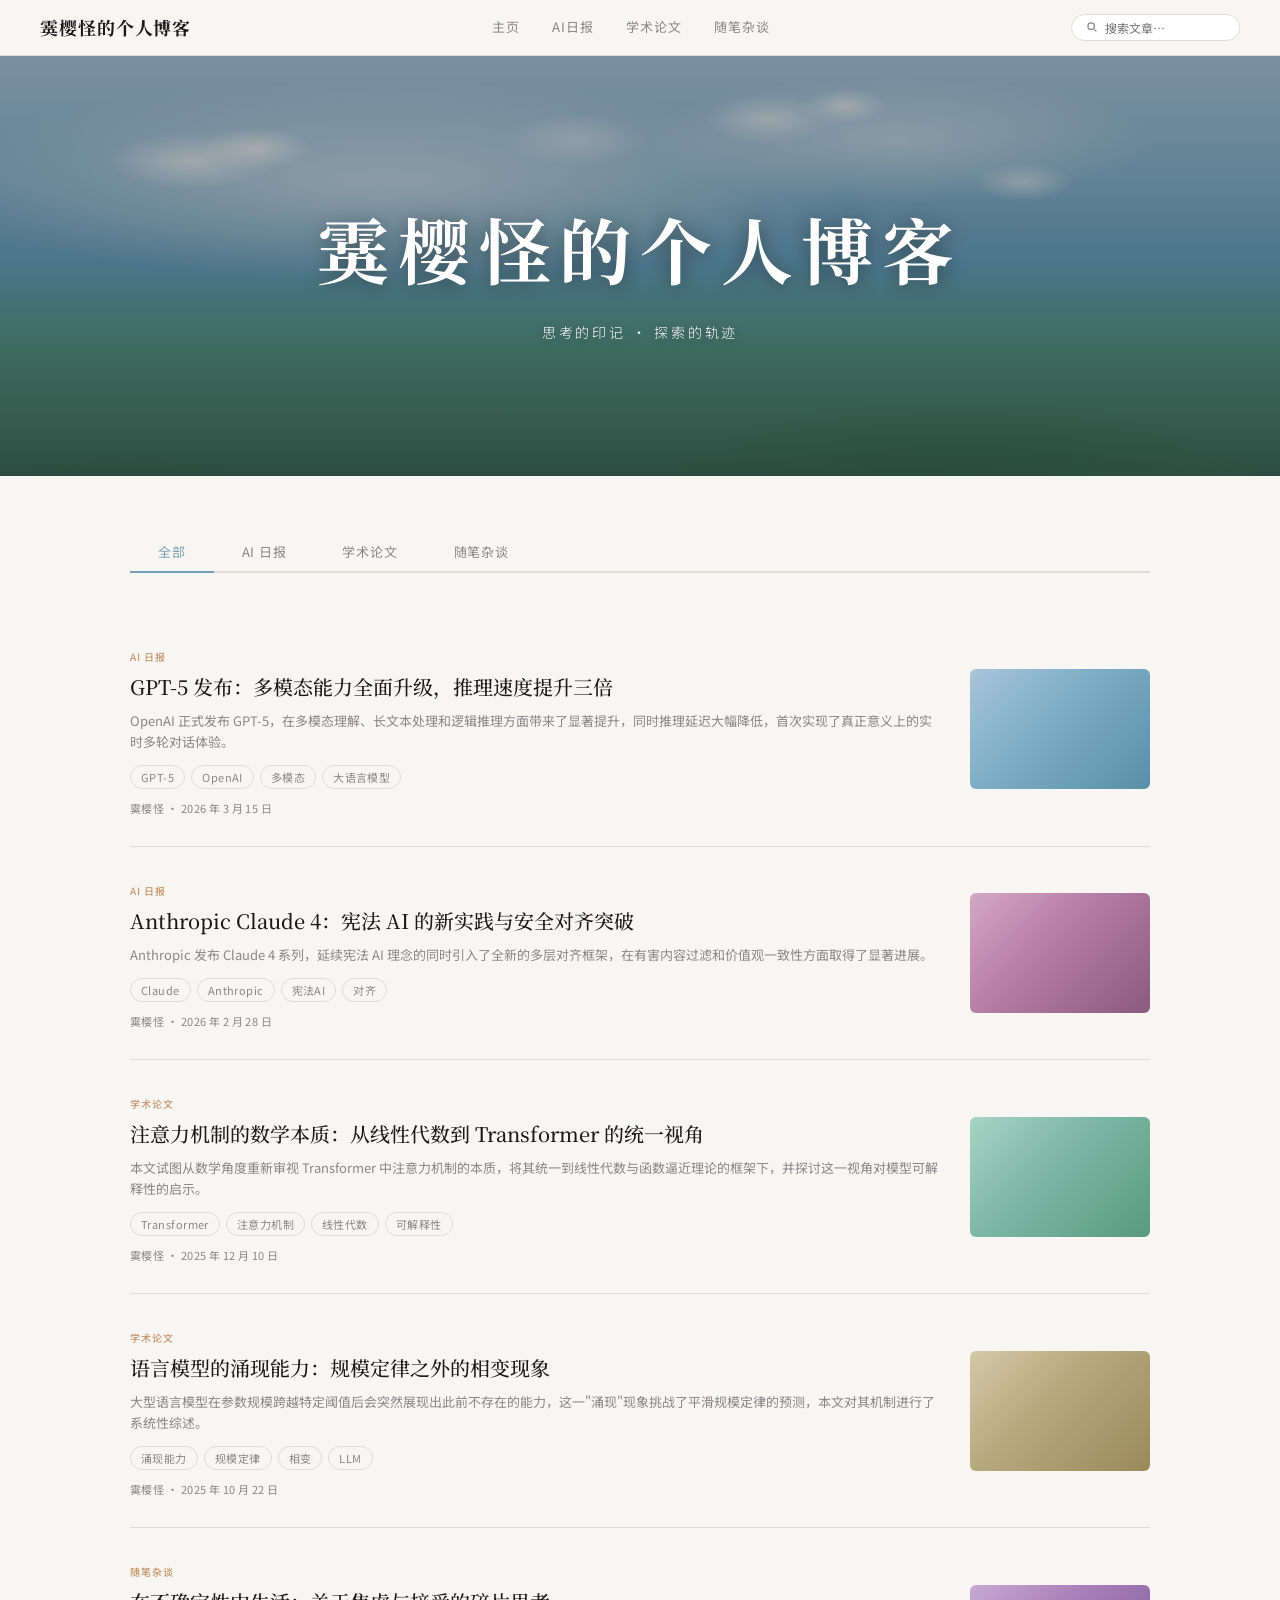
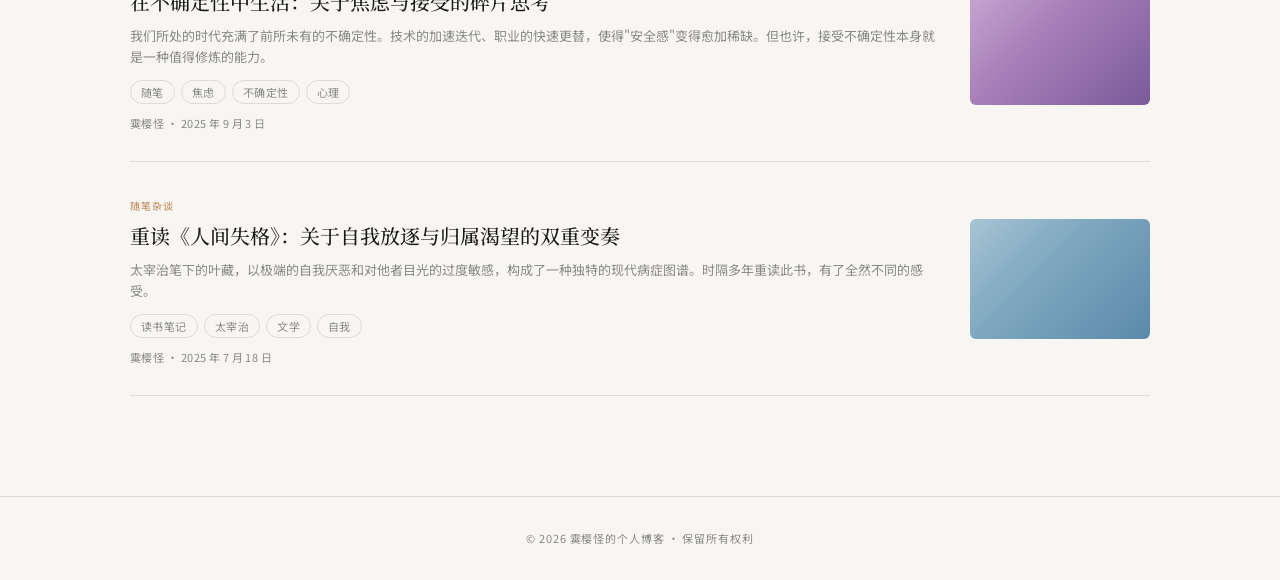
==== blog.html @ 2f77bf35 "Version 1: 初步与notion同步" ====
<!DOCTYPE html>
<html lang="zh-CN">
<head>
<meta charset="UTF-8">
<meta name="viewport" content="width=device-width, initial-scale=1.0">
<title>霙樱怪的个人博客</title>
<link rel="preconnect" href="https://fonts.googleapis.com">
<link href="https://fonts.googleapis.com/css2?family=Noto+Serif+SC:wght@300;400;500;700&family=Noto+Sans+SC:wght@300;400;500&family=Playfair+Display:ital,wght@0,700;1,400&display=swap" rel="stylesheet">
<style>
  :root {
    --bg: #f8f6f2;
    --text: #1a1a1a;
    --text-muted: #888;
    --accent: #7a9eb5;
    --accent-warm: #c4956a;
    --accent-soft: #a8c4b8;
    --border: #e0dbd3;
    --card-bg: #ffffff;
    --hero-overlay: rgba(10,20,30,0.35);
    --nav-bg: rgba(248,246,242,0.92);
  }

  * { margin: 0; padding: 0; box-sizing: border-box; }

  body {
    font-family: 'Noto Sans SC', sans-serif;
    background: var(--bg);
    color: var(--text);
    line-height: 1.7;
  }

  /* ─── NAV ─── */
  nav {
    position: fixed; top: 0; left: 0; right: 0; z-index: 100;
    background: var(--nav-bg);
    backdrop-filter: blur(12px);
    border-bottom: 1px solid var(--border);
    display: flex; align-items: center; justify-content: space-between;
    padding: 0 40px; height: 56px;
  }
  .nav-logo {
    font-family: 'Noto Serif SC', serif;
    font-size: 18px; font-weight: 700;
    color: var(--text); text-decoration: none;
    letter-spacing: 0.05em;
  }
  .nav-links { display: flex; gap: 32px; }
  .nav-links a {
    font-size: 13px; color: var(--text-muted);
    text-decoration: none; letter-spacing: 0.08em;
    transition: color 0.2s;
  }
  .nav-links a:hover { color: var(--accent); }
  .nav-search {
    display: flex; align-items: center;
    border: 1px solid var(--border); border-radius: 20px;
    padding: 4px 14px; gap: 6px; background: white;
  }
  .nav-search input {
    border: none; outline: none; background: transparent;
    font-size: 12px; width: 120px; font-family: inherit;
    color: var(--text);
  }
  .nav-search svg { width: 13px; height: 13px; color: var(--text-muted); flex-shrink: 0; }

  /* ─── HERO ─── */
  .hero {
    position: relative; height: 420px; overflow: hidden;
    margin-top: 56px;
  }
  .hero-bg {
    width: 100%; height: 100%; object-fit: cover;
    background: linear-gradient(135deg, #a8c5da 0%, #7fafc8 20%, #5d9ab5 40%, #8bb8a8 60%, #6ea891 80%, #4a8a70 100%);
    display: flex; align-items: flex-end; justify-content: center;
  }
  /* Anime-style illustrated sky using CSS */
  .hero-art {
    position: absolute; inset: 0;
    background:
      radial-gradient(ellipse 60% 40% at 30% 30%, rgba(255,255,255,0.6) 0%, transparent 60%),
      radial-gradient(ellipse 40% 30% at 70% 20%, rgba(255,255,255,0.5) 0%, transparent 50%),
      linear-gradient(180deg, #b8d4e8 0%, #8fbdd6 30%, #6fa8c2 50%, #5a9980 70%, #4a7d65 90%, #3d6b54 100%);
  }
  /* Clouds */
  .hero-art::before {
    content: '';
    position: absolute; inset: 0;
    background:
      radial-gradient(ellipse 120px 40px at 15% 25%, rgba(255,255,255,0.8) 0%, transparent 70%),
      radial-gradient(ellipse 80px 30px at 20% 22%, rgba(255,255,255,0.9) 0%, transparent 70%),
      radial-gradient(ellipse 90px 35px at 60% 15%, rgba(255,255,255,0.7) 0%, transparent 70%),
      radial-gradient(ellipse 60px 25px at 66% 12%, rgba(255,255,255,0.8) 0%, transparent 70%),
      radial-gradient(ellipse 70px 28px at 80% 30%, rgba(255,255,255,0.6) 0%, transparent 70%),
      radial-gradient(ellipse 100px 38px at 45% 20%, rgba(255,255,255,0.5) 0%, transparent 70%);
  }
  /* Silhouette */
  .hero-art::after {
    content: '';
    position: absolute; bottom: 0; left: 0; right: 0; height: 50%;
    background:
      radial-gradient(ellipse 40% 80% at 75% 110%, #3a6b4a 0%, transparent 60%),
      radial-gradient(ellipse 30% 60% at 85% 120%, #4a7d5a 0%, transparent 60%),
      radial-gradient(ellipse 25% 50% at 10% 120%, #355f40 0%, transparent 55%);
  }
  .hero-overlay {
    position: absolute; inset: 0;
    background: var(--hero-overlay);
  }
  .hero-content {
    position: absolute; inset: 0;
    display: flex; flex-direction: column;
    align-items: center; justify-content: center;
    text-align: center; color: white;
  }
  .hero-title {
    font-family: 'Noto Serif SC', serif;
    font-size: clamp(36px, 6vw, 72px);
    font-weight: 700; letter-spacing: 0.12em;
    text-shadow: 0 2px 20px rgba(0,0,0,0.4);
    animation: fadeUp 0.8s ease both;
  }
  .hero-subtitle {
    margin-top: 12px;
    font-size: 14px; font-weight: 300;
    letter-spacing: 0.2em; opacity: 0.85;
    text-shadow: 0 1px 10px rgba(0,0,0,0.3);
    animation: fadeUp 0.8s 0.15s ease both;
  }
  @keyframes fadeUp {
    from { opacity: 0; transform: translateY(16px); }
    to { opacity: 1; transform: translateY(0); }
  }

  /* ─── MAIN LAYOUT ─── */
  .main { max-width: 1100px; margin: 0 auto; padding: 56px 40px 100px; }

  /* ─── CATEGORY TABS ─── */
  .category-tabs {
    display: flex; gap: 0; margin-bottom: 40px;
    border-bottom: 2px solid var(--border);
  }
  .tab-btn {
    padding: 10px 28px; font-size: 13px; font-family: inherit;
    background: none; border: none; cursor: pointer;
    color: var(--text-muted); letter-spacing: 0.06em;
    position: relative; transition: color 0.2s;
  }
  .tab-btn::after {
    content: ''; position: absolute;
    bottom: -2px; left: 0; right: 0; height: 2px;
    background: var(--accent); transform: scaleX(0);
    transition: transform 0.25s ease;
  }
  .tab-btn.active { color: var(--accent); }
  .tab-btn.active::after { transform: scaleX(1); }
  .tab-btn:hover { color: var(--text); }

  /* ─── POST LIST ─── */
  .post-list { display: flex; flex-direction: column; gap: 0; }
  .post-item {
    display: flex; align-items: center; gap: 32px;
    padding: 28px 0; border-bottom: 1px solid var(--border);
    text-decoration: none; color: inherit;
    transition: background 0.2s;
    cursor: pointer;
    animation: fadeIn 0.5s ease both;
  }
  .post-item:hover .post-title { color: var(--accent); }
  .post-item:hover .post-cover { transform: scale(1.03); }
  @keyframes fadeIn {
    from { opacity: 0; transform: translateY(10px); }
    to { opacity: 1; transform: translateY(0); }
  }
  .post-info { flex: 1; min-width: 0; }
  .post-category-tag {
    display: inline-block;
    font-size: 10px; letter-spacing: 0.1em;
    color: var(--accent-warm); font-weight: 500;
    margin-bottom: 8px;
    text-transform: uppercase;
  }
  .post-title {
    font-family: 'Noto Serif SC', serif;
    font-size: 20px; font-weight: 500;
    line-height: 1.4; margin-bottom: 10px;
    transition: color 0.2s;
  }
  .post-excerpt {
    font-size: 13px; color: var(--text-muted);
    line-height: 1.6; margin-bottom: 12px;
    display: -webkit-box; -webkit-line-clamp: 2;
    -webkit-box-orient: vertical; overflow: hidden;
  }
  .post-tags { display: flex; flex-wrap: wrap; gap: 6px; margin-bottom: 10px; }
  .post-tag {
    font-size: 11px; padding: 2px 10px;
    border: 1px solid var(--border);
    border-radius: 20px; color: var(--text-muted);
    letter-spacing: 0.04em;
  }
  .post-meta { font-size: 11px; color: var(--text-muted); letter-spacing: 0.04em; }
  .post-cover-wrap {
    width: 180px; height: 120px; flex-shrink: 0;
    border-radius: 6px; overflow: hidden;
    background: var(--border);
  }
  .post-cover {
    width: 100%; height: 100%;
    object-fit: cover; display: block;
    transition: transform 0.4s ease;
  }
  /* Placeholder covers using gradients */
  .cover-1 { background: linear-gradient(135deg, #a8c5da, #7fafc8 40%, #5a8fa8); }
  .cover-2 { background: linear-gradient(135deg, #d4a8c5, #b87fa8 40%, #8a5a7f); }
  .cover-3 { background: linear-gradient(135deg, #a8d4c5, #7fb8a8 40%, #5a9a80); }
  .cover-4 { background: linear-gradient(135deg, #d4c8a8, #b8aa7f 40%, #9a8a5a); }
  .cover-5 { background: linear-gradient(135deg, #c8a8d4, #a87fb8 40%, #7a5a9a); }
  .cover-6 { background: linear-gradient(135deg, #a8c4d4, #7fa8c0 40%, #5a8aaa); }

  /* ─── ARTICLE PAGE ─── */
  .article-page { display: none; }

  .article-hero {
    position: relative; height: 500px; overflow: hidden;
    margin-top: 56px;
  }
  .article-hero-art {
    position: absolute; inset: 0;
    background: linear-gradient(180deg, #9ac3db 0%, #6fa8c0 35%, #5a9980 60%, #4a7d65 85%, #3d6b54 100%);
  }
  .article-hero-art::before {
    content: '';
    position: absolute; inset: 0;
    background:
      radial-gradient(ellipse 150px 50px at 10% 30%, rgba(255,255,255,0.75) 0%, transparent 70%),
      radial-gradient(ellipse 100px 38px at 16% 26%, rgba(255,255,255,0.85) 0%, transparent 70%),
      radial-gradient(ellipse 80px 32px at 55% 18%, rgba(255,255,255,0.65) 0%, transparent 70%),
      radial-gradient(ellipse 120px 45px at 70% 12%, rgba(255,255,255,0.7) 0%, transparent 70%),
      radial-gradient(ellipse 60px 25px at 85% 28%, rgba(255,255,255,0.6) 0%, transparent 70%);
  }
  .article-hero-art::after {
    content: '';
    position: absolute; bottom: 0; left: 0; right: 0; height: 55%;
    background:
      radial-gradient(ellipse 35% 70% at 72% 115%, #3a6b4a 0%, transparent 55%),
      radial-gradient(ellipse 28% 55% at 88% 120%, #4a7d5a 0%, transparent 55%),
      radial-gradient(ellipse 22% 45% at 8% 120%, #355f40 0%, transparent 50%);
  }
  .article-hero-overlay {
    position: absolute; inset: 0;
    background: linear-gradient(to bottom, rgba(10,20,30,0.2) 0%, rgba(10,20,30,0.55) 100%);
  }
  .article-hero-content {
    position: absolute; inset: 0;
    display: flex; flex-direction: column;
    align-items: flex-start; justify-content: flex-end;
    padding: 48px 80px 56px;
    color: white; max-width: 900px;
  }
  .article-hero-tags { display: flex; gap: 8px; margin-bottom: 20px; flex-wrap: wrap; }
  .article-hero-tag {
    font-size: 11px; padding: 3px 12px;
    border: 1px solid rgba(255,255,255,0.6);
    border-radius: 20px; letter-spacing: 0.06em;
    backdrop-filter: blur(4px);
    background: rgba(255,255,255,0.1);
  }
  .article-hero-title {
    font-family: 'Noto Serif SC', serif;
    font-size: clamp(24px, 4vw, 40px);
    font-weight: 700; line-height: 1.3;
    text-shadow: 0 2px 20px rgba(0,0,0,0.4);
    margin-bottom: 14px;
  }
  .article-hero-subtitle {
    font-size: 14px; font-weight: 300;
    opacity: 0.8; letter-spacing: 0.04em;
    text-shadow: 0 1px 10px rgba(0,0,0,0.3);
    margin-bottom: 16px;
  }
  .article-hero-meta {
    font-size: 12px; opacity: 0.7;
    letter-spacing: 0.06em; display: flex; align-items: center; gap: 6px;
  }

  /* ─── ARTICLE BODY ─── */
  .article-body {
    max-width: 1100px; margin: 0 auto;
    padding: 56px 40px 100px;
    display: grid;
    grid-template-columns: 1fr 240px;
    gap: 64px; align-items: start;
  }
  .article-content { min-width: 0; }
  .article-ai-note {
    text-align: center; font-size: 12px;
    color: var(--text-muted); letter-spacing: 0.06em;
    margin-bottom: 40px; padding-bottom: 24px;
    border-bottom: 1px solid var(--border);
  }
  .article-section-title {
    font-family: 'Noto Serif SC', serif;
    font-size: 22px; font-weight: 500;
    margin: 40px 0 16px;
    display: flex; align-items: center; gap: 12px;
  }
  .article-section-title .num {
    font-size: 13px; color: var(--accent); letter-spacing: 0.08em;
  }
  .article-p {
    font-size: 15px; line-height: 1.9;
    color: #2a2a2a; margin-bottom: 18px;
    text-align: justify;
  }
  .article-blockquote {
    margin: 24px 0; padding: 16px 24px;
    border-left: 3px solid var(--accent);
    background: rgba(122,158,181,0.06);
    font-style: italic; font-size: 14px;
    color: var(--text-muted); line-height: 1.8;
  }

  /* ─── SIDEBAR / CATALOG ─── */
  .article-sidebar { position: sticky; top: 80px; }
  .catalog-title {
    font-size: 11px; letter-spacing: 0.15em; color: var(--text-muted);
    text-transform: uppercase; margin-bottom: 16px;
    padding-bottom: 8px; border-bottom: 1px solid var(--border);
  }
  .catalog-list { list-style: none; }
  .catalog-item {
    font-size: 12px; color: var(--text-muted);
    padding: 5px 0; cursor: pointer;
    border-left: 2px solid transparent;
    padding-left: 10px;
    transition: all 0.2s; letter-spacing: 0.03em;
    white-space: nowrap; overflow: hidden; text-overflow: ellipsis;
  }
  .catalog-item:hover, .catalog-item.active {
    color: var(--accent);
    border-left-color: var(--accent);
  }
  .catalog-item.sub { padding-left: 22px; font-size: 11px; }

  /* ─── BACK BUTTON ─── */
  .back-btn {
    display: inline-flex; align-items: center; gap: 6px;
    font-size: 12px; color: var(--text-muted);
    background: none; border: none; cursor: pointer;
    font-family: inherit; letter-spacing: 0.06em;
    padding: 8px 0; margin-bottom: 8px;
    transition: color 0.2s;
  }
  .back-btn:hover { color: var(--accent); }

  /* ─── HIDDEN PAGES ─── */
  .page { display: none; }
  .page.active { display: block; }

  /* ─── FOOTER ─── */
  .footer {
    text-align: center; padding: 32px;
    font-size: 11px; color: var(--text-muted);
    letter-spacing: 0.08em;
    border-top: 1px solid var(--border);
  }
</style>
</head>
<body>

<!-- ─── NAV ─── -->
<nav>
  <a class="nav-logo" href="#" onclick="showPage('home')">霙樱怪的个人博客</a>
  <div class="nav-links">
    <a href="#" onclick="showPage('home');filterTab('all')">主页</a>
    <a href="#" onclick="showPage('home');filterTab('ai')">AI日报</a>
    <a href="#" onclick="showPage('home');filterTab('paper')">学术论文</a>
    <a href="#" onclick="showPage('home');filterTab('essay')">随笔杂谈</a>
  </div>
  <div class="nav-search">
    <svg viewBox="0 0 20 20" fill="none" stroke="currentColor" stroke-width="2">
      <circle cx="8" cy="8" r="5"/><path d="M13 13l3 3"/>
    </svg>
    <input type="text" placeholder="搜索文章…">
  </div>
</nav>

<!-- ═══════════════════════════════════════ HOME PAGE ═══════════════════════════════════════ -->
<div id="page-home" class="page active">

  <div class="hero">
    <div class="hero-art"></div>
    <div class="hero-overlay"></div>
    <div class="hero-content">
      <div class="hero-title">霙樱怪的个人博客</div>
      <div class="hero-subtitle">思考的印记 · 探索的轨迹</div>
    </div>
  </div>

  <div class="main">
    <div class="category-tabs">
      <button class="tab-btn active" onclick="filterTab('all')">全部</button>
      <button class="tab-btn" onclick="filterTab('ai')">AI 日报</button>
      <button class="tab-btn" onclick="filterTab('paper')">学术论文</button>
      <button class="tab-btn" onclick="filterTab('essay')">随笔杂谈</button>
    </div>

    <div class="post-list" id="post-list"></div>
  </div>

</div>

<!-- ═══════════════════════════════════════ ARTICLE PAGE ═══════════════════════════════════════ -->
<div id="page-article" class="page">

  <div class="article-hero">
    <div class="article-hero-art"></div>
    <div class="article-hero-overlay"></div>
    <div class="article-hero-content" id="article-hero-content">
      <!-- populated by JS -->
    </div>
  </div>

  <div class="article-body">
    <div class="article-content" id="article-content">
      <!-- populated by JS -->
    </div>
    <aside class="article-sidebar">
      <div class="catalog-title">— CATALOG</div>
      <ul class="catalog-list" id="catalog-list"></ul>
    </aside>
  </div>

</div>

<footer class="footer">© 2026 霙樱怪的个人博客 · 保留所有权利</footer>

<script>
// ─── DATA ───
const posts = [
  {
    id: 1, cat: 'ai',
    catLabel: 'AI 日报',
    title: 'GPT-5 发布：多模态能力全面升级，推理速度提升三倍',
    excerpt: 'OpenAI 正式发布 GPT-5，在多模态理解、长文本处理和逻辑推理方面带来了显著提升，同时推理延迟大幅降低，首次实现了真正意义上的实时多轮对话体验。',
    tags: ['GPT-5', 'OpenAI', '多模态', '大语言模型'],
    date: '2026 年 3 月 15 日',
    author: '霙樱怪',
    cover: 'cover-1',
    sections: [
      { title: '一、发布背景', sub: [] },
      { title: '二、核心能力更新', sub: ['多模态理解', '长文本处理', '推理速度'] },
      { title: '三、行业影响分析', sub: [] },
      { title: '四、竞品对比', sub: [] },
      { title: '五、结语与展望', sub: [] },
    ],
    content: [
      { type: 'section', text: '一、发布背景' },
      { type: 'p', text: '2026年3月，OpenAI 在旧金山举行的开发者大会上正式发布了备受期待的 GPT-5 模型。与前代相比，GPT-5 不仅在参数规模上实现了飞跃，更重要的是在训练方式和架构设计上进行了根本性的革新。' },
      { type: 'p', text: '本次发布距离 GPT-4 已过去近三年，OpenAI 在这期间积累了大量的用户反馈与研究成果，使得 GPT-5 在实际应用场景中的表现远超以往任何版本。' },
      { type: 'section', text: '二、核心能力更新' },
      { type: 'p', text: '在多模态理解方面，GPT-5 引入了全新的视觉-语言对齐机制，能够理解包括图像、视频帧、音频转录在内的多种媒体类型。在标准测试集上，其视觉问答准确率较 GPT-4V 提升了约 23 个百分点。' },
      { type: 'quote', text: '「GPT-5 代表了我们在通向通用人工智能道路上的重要里程碑，但我们仍处于旅程的早期阶段。」— Sam Altman' },
      { type: 'p', text: '推理速度方面，得益于全新的 MoE（混合专家）架构和硬件协同优化，GPT-5 的首字节响应时间平均降低至 180ms，较 GPT-4 Turbo 提升约三倍，实现了更接近自然对话的实时交互体验。' },
      { type: 'section', text: '三、行业影响分析' },
      { type: 'p', text: 'GPT-5 的发布在业界引发了广泛讨论。一方面，其强大的代码生成能力使得编程辅助场景进一步成熟；另一方面，在教育、医疗、法律等专业领域，GPT-5 的表现开始触及真正意义上的专家水准，引发了关于职业替代的新一轮讨论。' },
    ]
  },
  {
    id: 2, cat: 'ai',
    catLabel: 'AI 日报',
    title: 'Anthropic Claude 4：宪法 AI 的新实践与安全对齐突破',
    excerpt: 'Anthropic 发布 Claude 4 系列，延续宪法 AI 理念的同时引入了全新的多层对齐框架，在有害内容过滤和价值观一致性方面取得了显著进展。',
    tags: ['Claude', 'Anthropic', '宪法AI', '对齐'],
    date: '2026 年 2 月 28 日',
    author: '霙樱怪',
    cover: 'cover-2',
    sections: [
      { title: '一、引言', sub: [] },
      { title: '二、宪法 AI 框架进化', sub: [] },
      { title: '三、安全测试结果', sub: [] },
      { title: '四、能力边界', sub: [] },
    ],
    content: [
      { type: 'section', text: '一、引言' },
      { type: 'p', text: 'Anthropic 作为 AI 安全领域最具影响力的研究机构之一，其 Claude 系列模型一直以安全性和可靠性著称。Claude 4 的发布标志着宪法 AI 方法论的重要演进。' },
      { type: 'p', text: '本文将从技术角度分析 Claude 4 在对齐研究上的新突破，以及这些进步对整个大语言模型安全领域的意义。' },
    ]
  },
  {
    id: 3, cat: 'paper',
    catLabel: '学术论文',
    title: '注意力机制的数学本质：从线性代数到 Transformer 的统一视角',
    excerpt: '本文试图从数学角度重新审视 Transformer 中注意力机制的本质，将其统一到线性代数与函数逼近理论的框架下，并探讨这一视角对模型可解释性的启示。',
    tags: ['Transformer', '注意力机制', '线性代数', '可解释性'],
    date: '2025 年 12 月 10 日',
    author: '霙樱怪',
    cover: 'cover-3',
    sections: [
      { title: '一、问题的提出', sub: [] },
      { title: '二、注意力的矩阵表示', sub: ['Query-Key 内积', 'Softmax 归一化'] },
      { title: '三、低秩分解视角', sub: [] },
      { title: '四、与核方法的联系', sub: [] },
      { title: '五、讨论与结语', sub: [] },
    ],
    content: [
      { type: 'section', text: '一、问题的提出' },
      { type: 'p', text: '自 Vaswani 等人于 2017 年提出 Transformer 架构以来，注意力机制已成为现代深度学习的核心组件。然而，尽管其工程上的成功毋庸置疑，我们对其数学本质的理解却仍然相对模糊。' },
      { type: 'p', text: '本文试图提供一个统一的数学框架，将自注意力机制理解为一种特殊的核函数逼近方法，并从这一视角出发分析其在不同任务上的行为特性。' },
      { type: 'section', text: '二、注意力的矩阵表示' },
      { type: 'p', text: '给定输入序列 X ∈ ℝⁿˣᵈ，标准的缩放点积注意力可以表示为：Attn(Q,K,V) = softmax(QKᵀ/√d)V。从线性代数角度看，这本质上是一种以 softmax 为激活函数的双线性映射。' },
      { type: 'quote', text: '注意力矩阵 A = softmax(QKᵀ/√d) 可以被理解为一种软性的排列矩阵，它在保持可微性的同时近似了离散的信息路由过程。' },
    ]
  },
  {
    id: 4, cat: 'paper',
    catLabel: '学术论文',
    title: '语言模型的涌现能力：规模定律之外的相变现象',
    excerpt: '大型语言模型在参数规模跨越特定阈值后会突然展现出此前不存在的能力，这一"涌现"现象挑战了平滑规模定律的预测，本文对其机制进行了系统性综述。',
    tags: ['涌现能力', '规模定律', '相变', 'LLM'],
    date: '2025 年 10 月 22 日',
    author: '霙樱怪',
    cover: 'cover-4',
    sections: [
      { title: '一、涌现的定义与测量', sub: [] },
      { title: '二、典型涌现能力案例', sub: [] },
      { title: '三、机制假说', sub: [] },
      { title: '四、批评与反驳', sub: [] },
    ],
    content: [
      { type: 'section', text: '一、涌现的定义与测量' },
      { type: 'p', text: '涌现能力（emergent abilities）这一概念由 Wei 等人于 2022 年正式提出，用以描述那些在小规模模型中几乎不存在、但在模型规模超过某一临界值后突然出现的能力。' },
    ]
  },
  {
    id: 5, cat: 'essay',
    catLabel: '随笔杂谈',
    title: '在不确定性中生活：关于焦虑与接受的碎片思考',
    excerpt: '我们所处的时代充满了前所未有的不确定性。技术的加速迭代、职业的快速更替，使得"安全感"变得愈加稀缺。但也许，接受不确定性本身就是一种值得修炼的能力。',
    tags: ['随笔', '焦虑', '不确定性', '心理'],
    date: '2025 年 9 月 3 日',
    author: '霙樱怪',
    cover: 'cover-5',
    sections: [
      { title: '一、时代的底色', sub: [] },
      { title: '二、焦虑的来源', sub: [] },
      { title: '三、接受的艺术', sub: [] },
      { title: '四、小结', sub: [] },
    ],
    content: [
      { type: 'section', text: '一、时代的底色' },
      { type: 'p', text: '坐在屏幕前的我，很难不感受到一种弥漫性的焦虑——不是来自某一件具体的事，而是来自这个时代本身的质地。技术在以超乎以往的速度迭代，昨天还被视为"铁饭碗"的职业，今天可能已经站在了被替代的边缘。' },
      { type: 'p', text: '我记得小时候，大人们的人生规划可以用"稳定"来概括：进一家好单位，踏踏实实干到退休。那个时代的不确定性当然也存在，但它更像是可以被规避的风险，而非无处不在的背景噪声。' },
      { type: 'section', text: '二、焦虑的来源' },
      { type: 'p', text: '心理学家 Rollo May 在《焦虑的意义》中写道，焦虑本质上是一种面对"威胁到存在核心价值"的威胁时产生的反应。在这个定义下，我们这一代人的焦虑有着非常具体的来源：我们不确定自己是否能找到一个足够稳定的意义系统来支撑漫长的人生。' },
      { type: 'quote', text: '焦虑不是需要被消除的敌人，而是需要被理解的信使。它告诉你，有什么重要的东西正在被威胁。' },
    ]
  },
  {
    id: 6, cat: 'essay',
    catLabel: '随笔杂谈',
    title: '重读《人间失格》：关于自我放逐与归属渴望的双重变奏',
    excerpt: '太宰治笔下的叶藏，以极端的自我厌恶和对他者目光的过度敏感，构成了一种独特的现代病症图谱。时隔多年重读此书，有了全然不同的感受。',
    tags: ['读书笔记', '太宰治', '文学', '自我'],
    date: '2025 年 7 月 18 日',
    author: '霙樱怪',
    cover: 'cover-6',
    sections: [
      { title: '一、重读的契机', sub: [] },
      { title: '二、叶藏的表演性', sub: [] },
      { title: '三、羞耻与归属', sub: [] },
      { title: '四、当下的共鸣', sub: [] },
    ],
    content: [
      { type: 'section', text: '一、重读的契机' },
      { type: 'p', text: '第一次读《人间失格》是在高三，那时候读完只觉得压抑，不太理解叶藏那种对自我的残酷审判从何而来。这一次重读，距离那个夏天已经过去了将近七年。' },
      { type: 'p', text: '重新打开这本书，是因为最近在思考一个问题：为什么我们有时候会主动选择一种让自己痛苦的身份认同？叶藏的故事，似乎提供了某种极端化的参照。' },
    ]
  }
];

let currentCat = 'all';

function renderPosts(cat) {
  const list = document.getElementById('post-list');
  const filtered = cat === 'all' ? posts : posts.filter(p => p.cat === cat);
  list.innerHTML = filtered.map((p, i) => `
    <div class="post-item" onclick="showArticle(${p.id})" style="animation-delay:${i*0.07}s">
      <div class="post-info">
        <div class="post-category-tag">${p.catLabel}</div>
        <div class="post-title">${p.title}</div>
        <div class="post-excerpt">${p.excerpt}</div>
        <div class="post-tags">${p.tags.map(t=>`<span class="post-tag">${t}</span>`).join('')}</div>
        <div class="post-meta">${p.author} · ${p.date}</div>
      </div>
      <div class="post-cover-wrap">
        <div class="post-cover ${p.cover}"></div>
      </div>
    </div>
  `).join('');
}

function filterTab(cat) {
  currentCat = cat;
  document.querySelectorAll('.tab-btn').forEach(b => b.classList.remove('active'));
  const map = { all: 0, ai: 1, paper: 2, essay: 3 };
  document.querySelectorAll('.tab-btn')[map[cat]]?.classList.add('active');
  renderPosts(cat);
}

function showArticle(id) {
  const post = posts.find(p => p.id === id);
  if (!post) return;

  // Hero
  document.getElementById('article-hero-content').innerHTML = `
    <button class="back-btn" onclick="showPage('home')">
      <svg width="14" height="14" viewBox="0 0 20 20" fill="none" stroke="currentColor" stroke-width="2"><path d="M13 5l-5 5 5 5"/></svg>
      返回首页
    </button>
    <div class="article-hero-tags">${post.tags.map(t=>`<span class="article-hero-tag">${t}</span>`).join('')}</div>
    <div class="article-hero-title">${post.title}</div>
    <div class="article-hero-meta">
      <svg width="12" height="12" viewBox="0 0 20 20" fill="none" stroke="currentColor" stroke-width="2"><path d="M10 2a6 6 0 100 12A6 6 0 0010 2zm0 0v4m0 0l3 2"/></svg>
      原文由 ${post.author} 发布于 ${post.date}
    </div>
  `;

  // Content
  document.getElementById('article-content').innerHTML =
    `<div class="article-ai-note">（本文包含人工智能辅助生成内容）</div>` +
    post.content.map(block => {
      if (block.type === 'section') return `<h2 class="article-section-title"><span class="num">${block.text.split('、')[0]}、</span>${block.text.split('、')[1] || ''}</h2>`;
      if (block.type === 'p') return `<p class="article-p">${block.text}</p>`;
      if (block.type === 'quote') return `<blockquote class="article-blockquote">${block.text}</blockquote>`;
      return '';
    }).join('');

  // Catalog
  document.getElementById('catalog-list').innerHTML = post.sections.map(s => {
    let html = `<li class="catalog-item" onclick="scrollToSection('${s.title}')">${s.title}</li>`;
    s.sub.forEach(sub => { html += `<li class="catalog-item sub">${sub}</li>`; });
    return html;
  }).join('');

  showPage('article');
}

function showPage(name) {
  document.querySelectorAll('.page').forEach(p => p.classList.remove('active'));
  document.getElementById('page-' + name).classList.add('active');
  window.scrollTo({ top: 0, behavior: 'smooth' });
}

function scrollToSection(title) {
  const headings = document.querySelectorAll('.article-section-title');
  for (const h of headings) {
    if (h.textContent.trim().includes(title.replace(/[一二三四五六]、/, ''))) {
      h.scrollIntoView({ behavior: 'smooth', block: 'start' });
      return;
    }
  }
}

// Init
renderPosts('all');
</script>
</body>
</html>
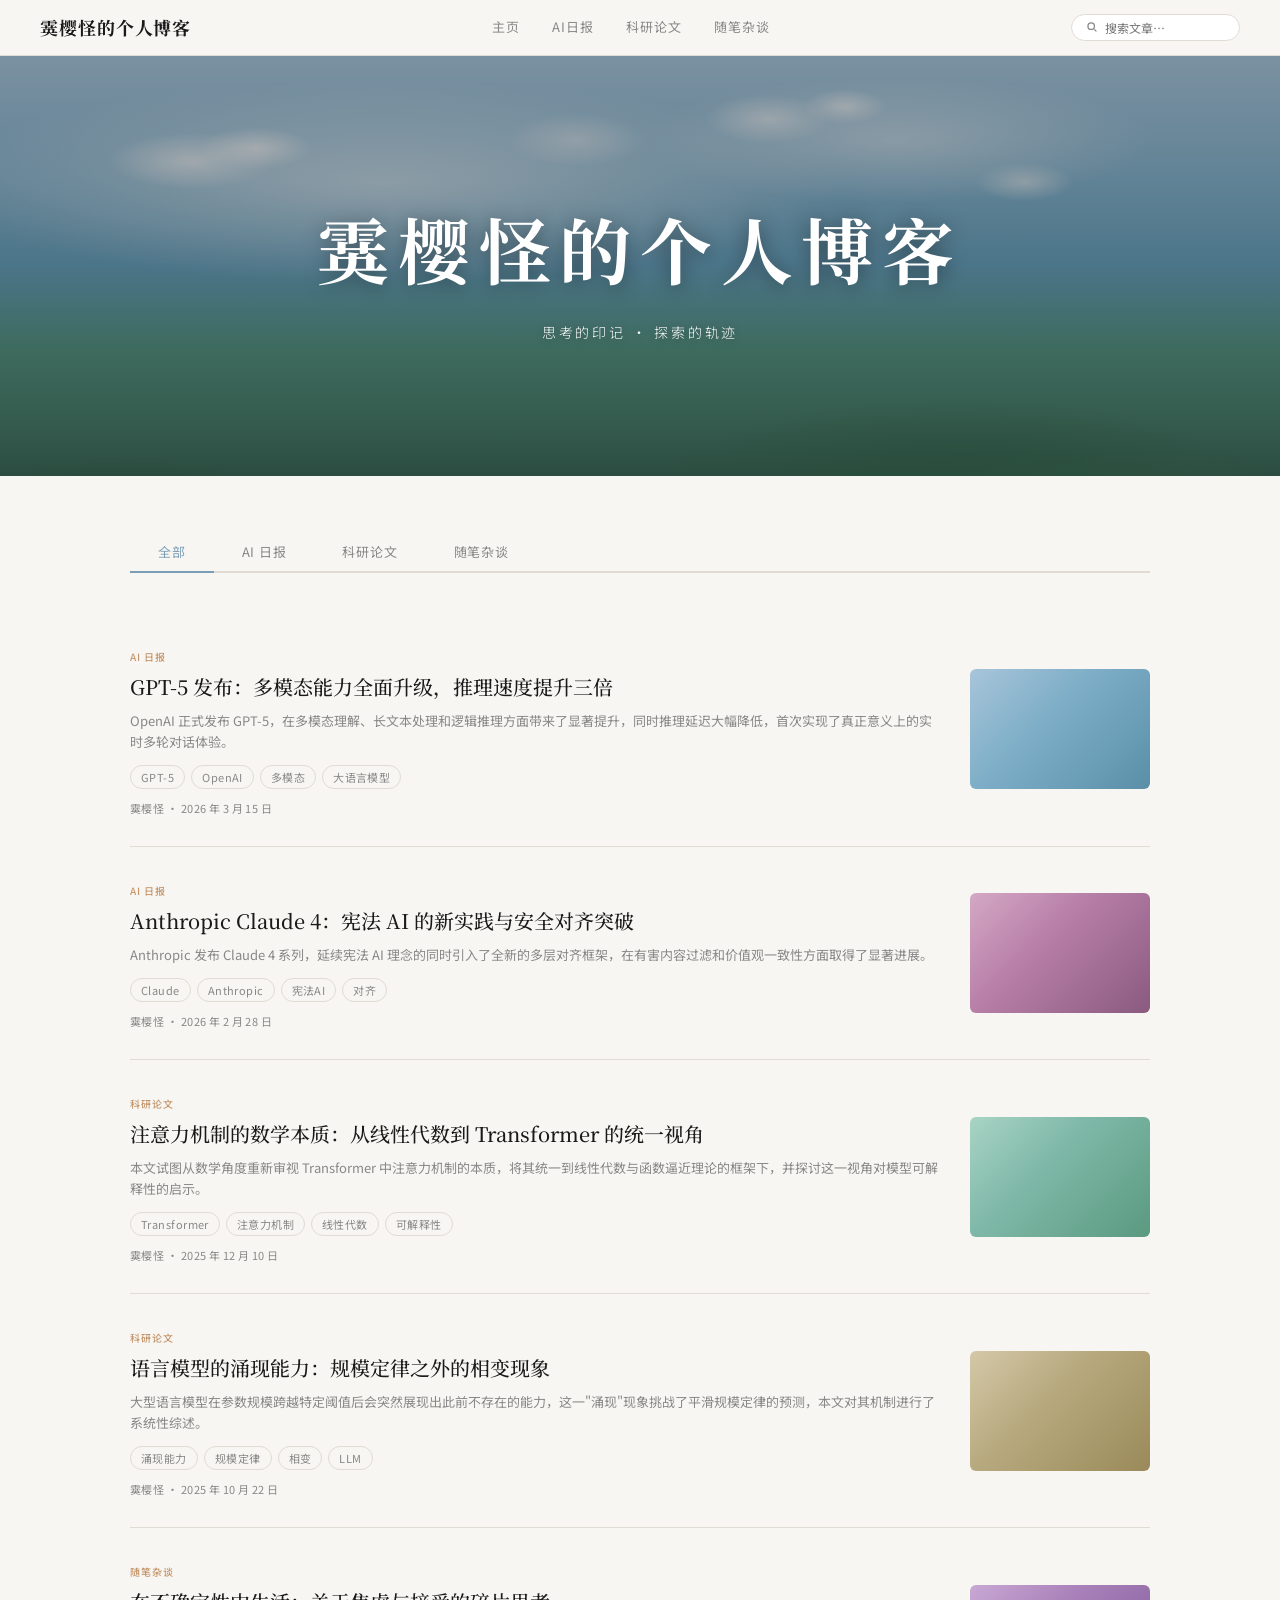
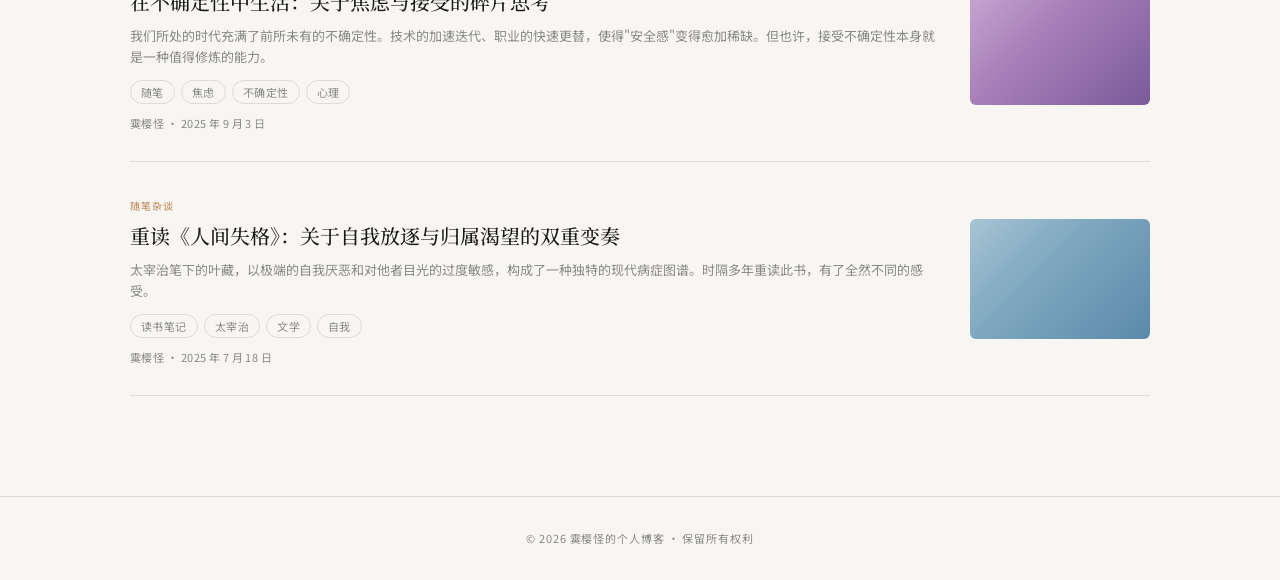
==== commit 6db91157: "修复目录不同步" ====
--- a/blog.html
+++ b/blog.html
@@ -374,7 +374,7 @@
   <div class="nav-links">
     <a href="#" onclick="showPage('home');filterTab('all')">主页</a>
     <a href="#" onclick="showPage('home');filterTab('ai')">AI日报</a>
-    <a href="#" onclick="showPage('home');filterTab('paper')">学术论文</a>
+    <a href="#" onclick="showPage('home');filterTab('paper')">科研论文</a>
     <a href="#" onclick="showPage('home');filterTab('essay')">随笔杂谈</a>
   </div>
   <div class="nav-search">
@@ -401,7 +401,7 @@
     <div class="category-tabs">
       <button class="tab-btn active" onclick="filterTab('all')">全部</button>
       <button class="tab-btn" onclick="filterTab('ai')">AI 日报</button>
-      <button class="tab-btn" onclick="filterTab('paper')">学术论文</button>
+      <button class="tab-btn" onclick="filterTab('paper')">科研论文</button>
       <button class="tab-btn" onclick="filterTab('essay')">随笔杂谈</button>
     </div>
 
@@ -489,7 +489,7 @@
   },
   {
     id: 3, cat: 'paper',
-    catLabel: '学术论文',
+    catLabel: '科研论文',
     title: '注意力机制的数学本质：从线性代数到 Transformer 的统一视角',
     excerpt: '本文试图从数学角度重新审视 Transformer 中注意力机制的本质，将其统一到线性代数与函数逼近理论的框架下，并探讨这一视角对模型可解释性的启示。',
     tags: ['Transformer', '注意力机制', '线性代数', '可解释性'],
@@ -514,7 +514,7 @@
   },
   {
     id: 4, cat: 'paper',
-    catLabel: '学术论文',
+    catLabel: '科研论文',
     title: '语言模型的涌现能力：规模定律之外的相变现象',
     excerpt: '大型语言模型在参数规模跨越特定阈值后会突然展现出此前不存在的能力，这一"涌现"现象挑战了平滑规模定律的预测，本文对其机制进行了系统性综述。',
     tags: ['涌现能力', '规模定律', '相变', 'LLM'],
